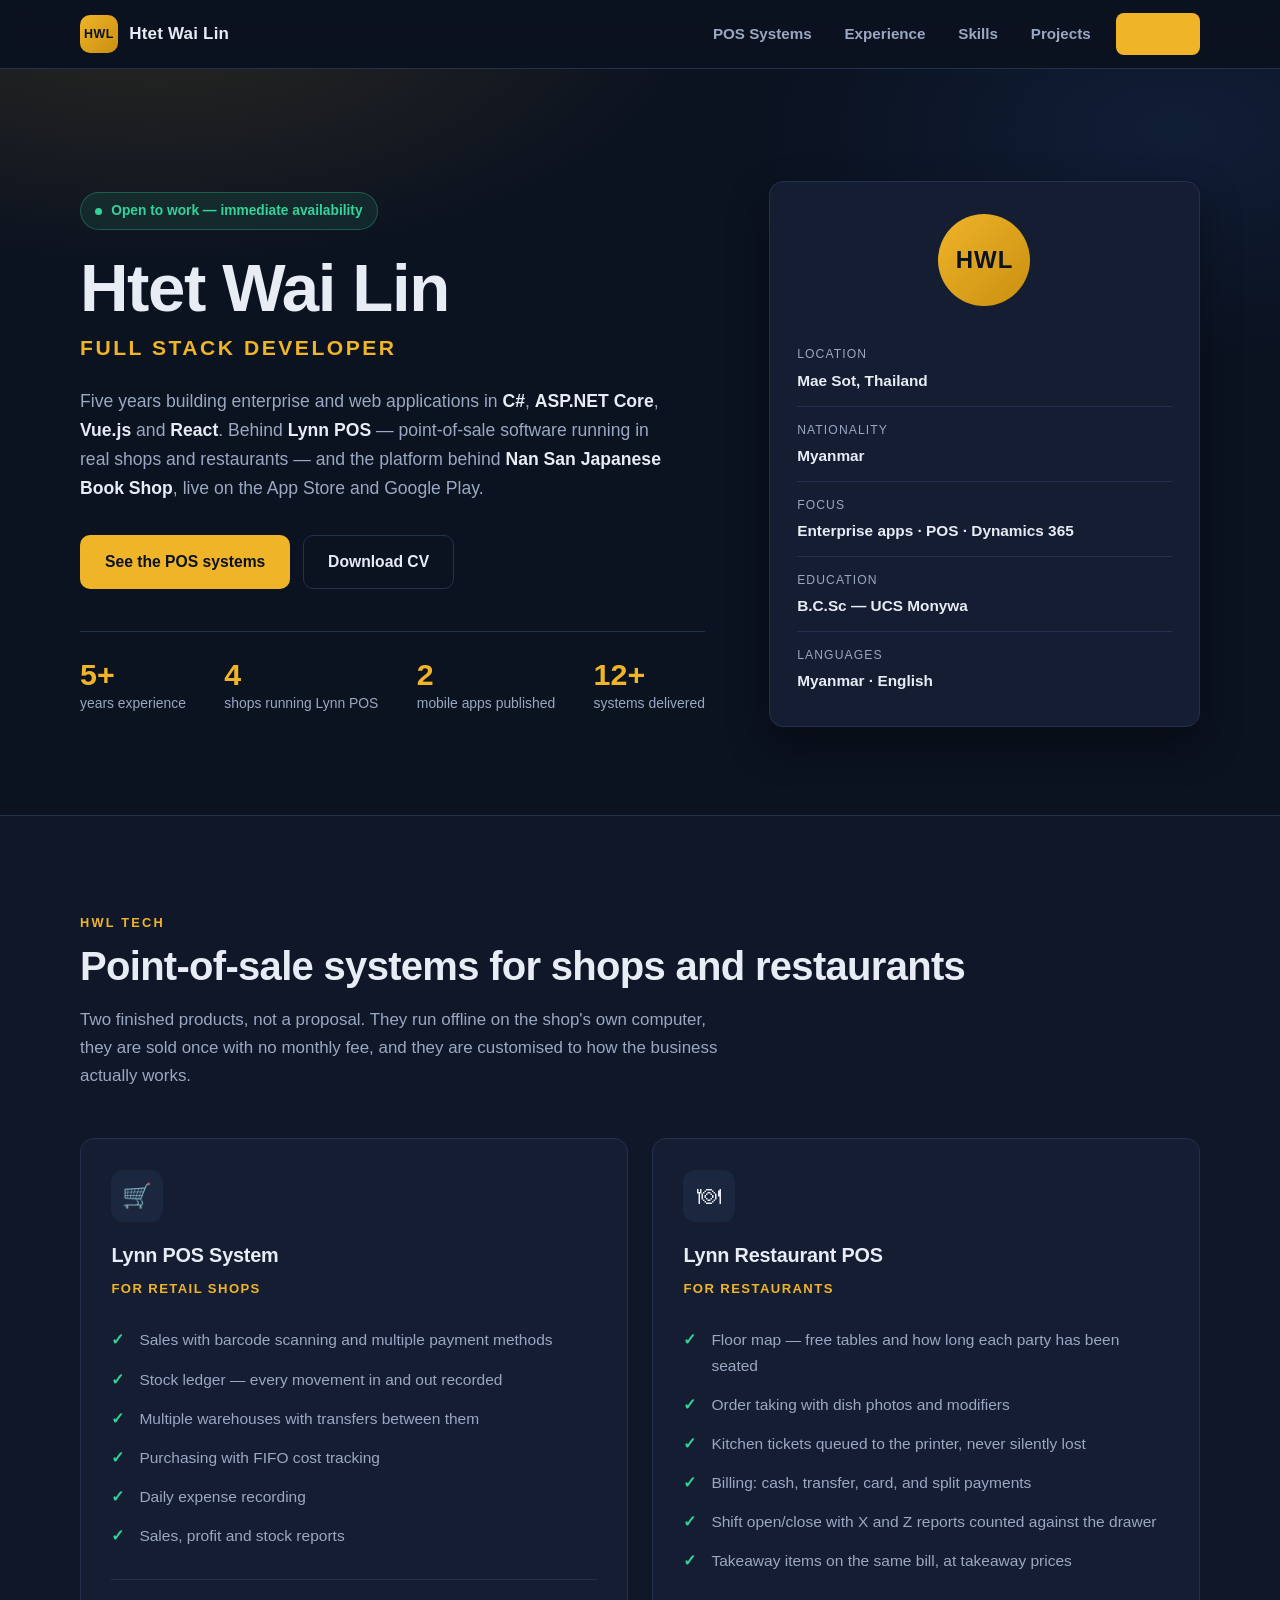
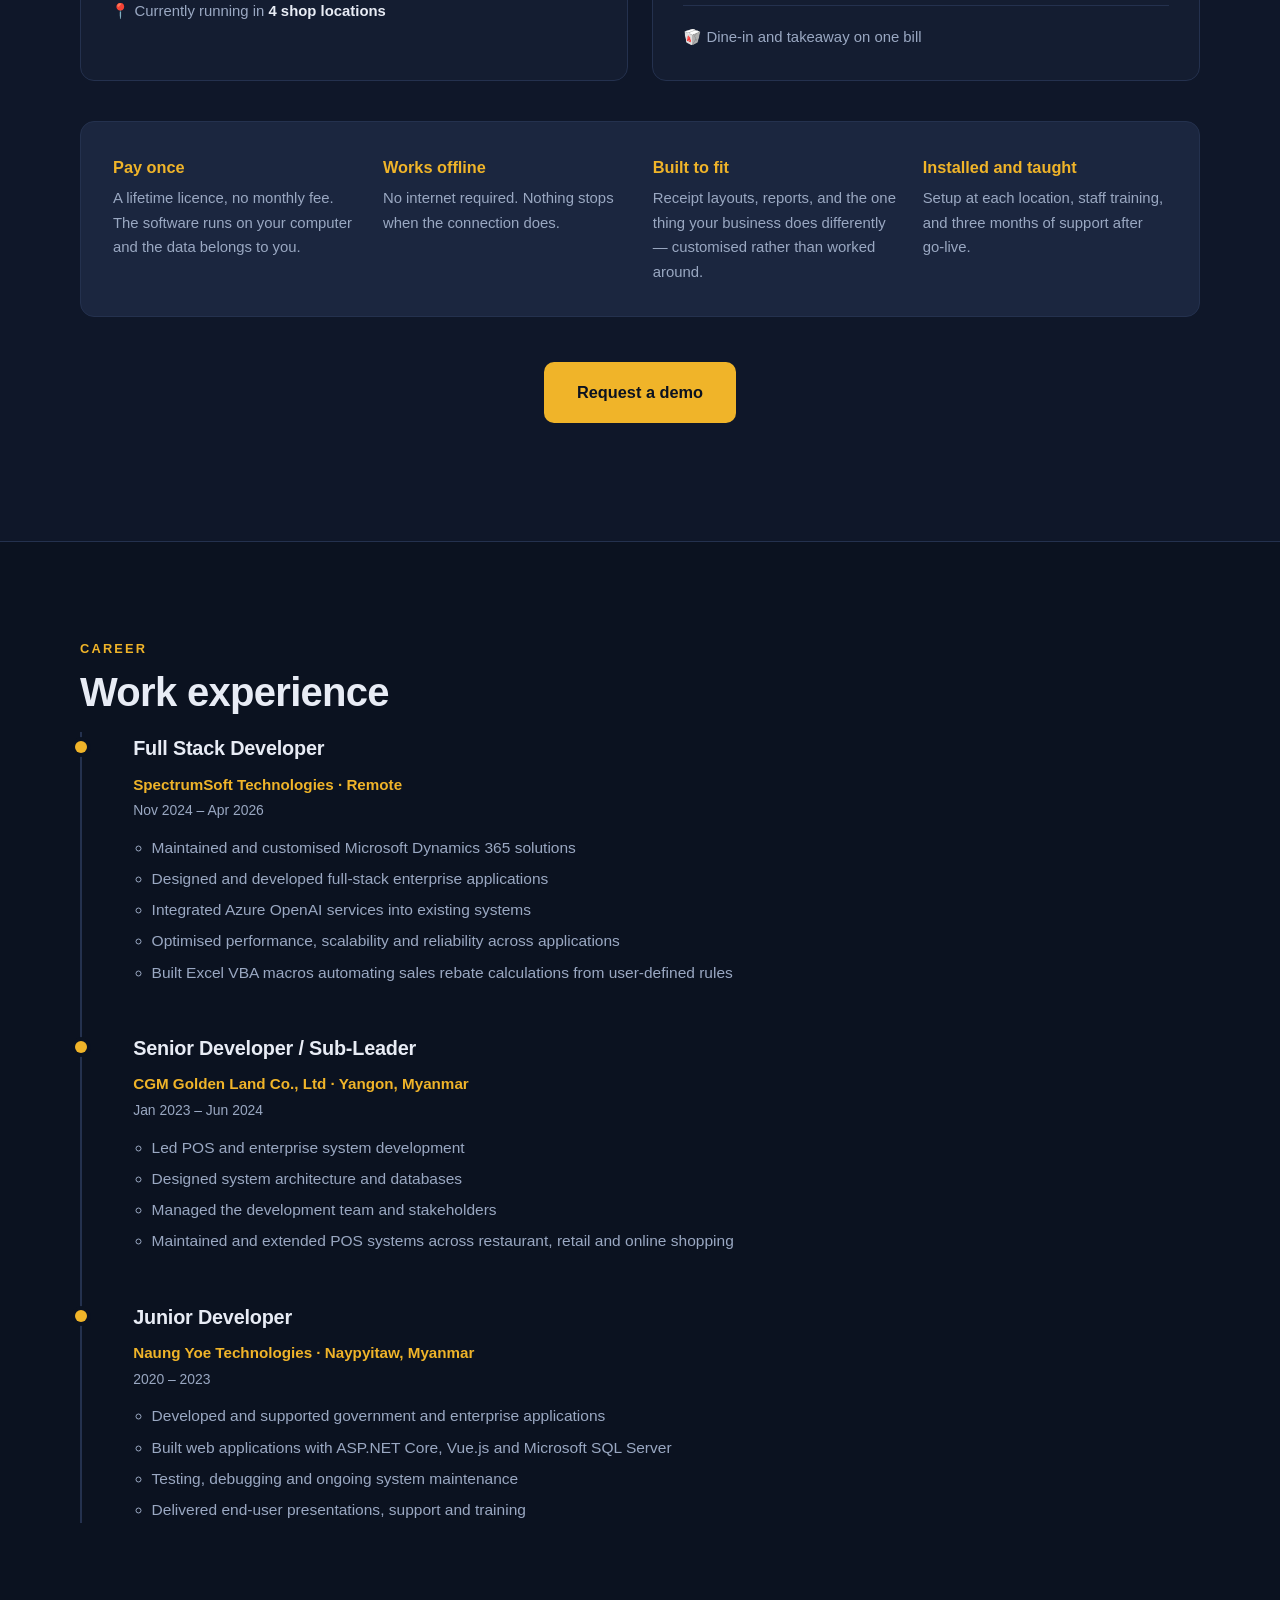
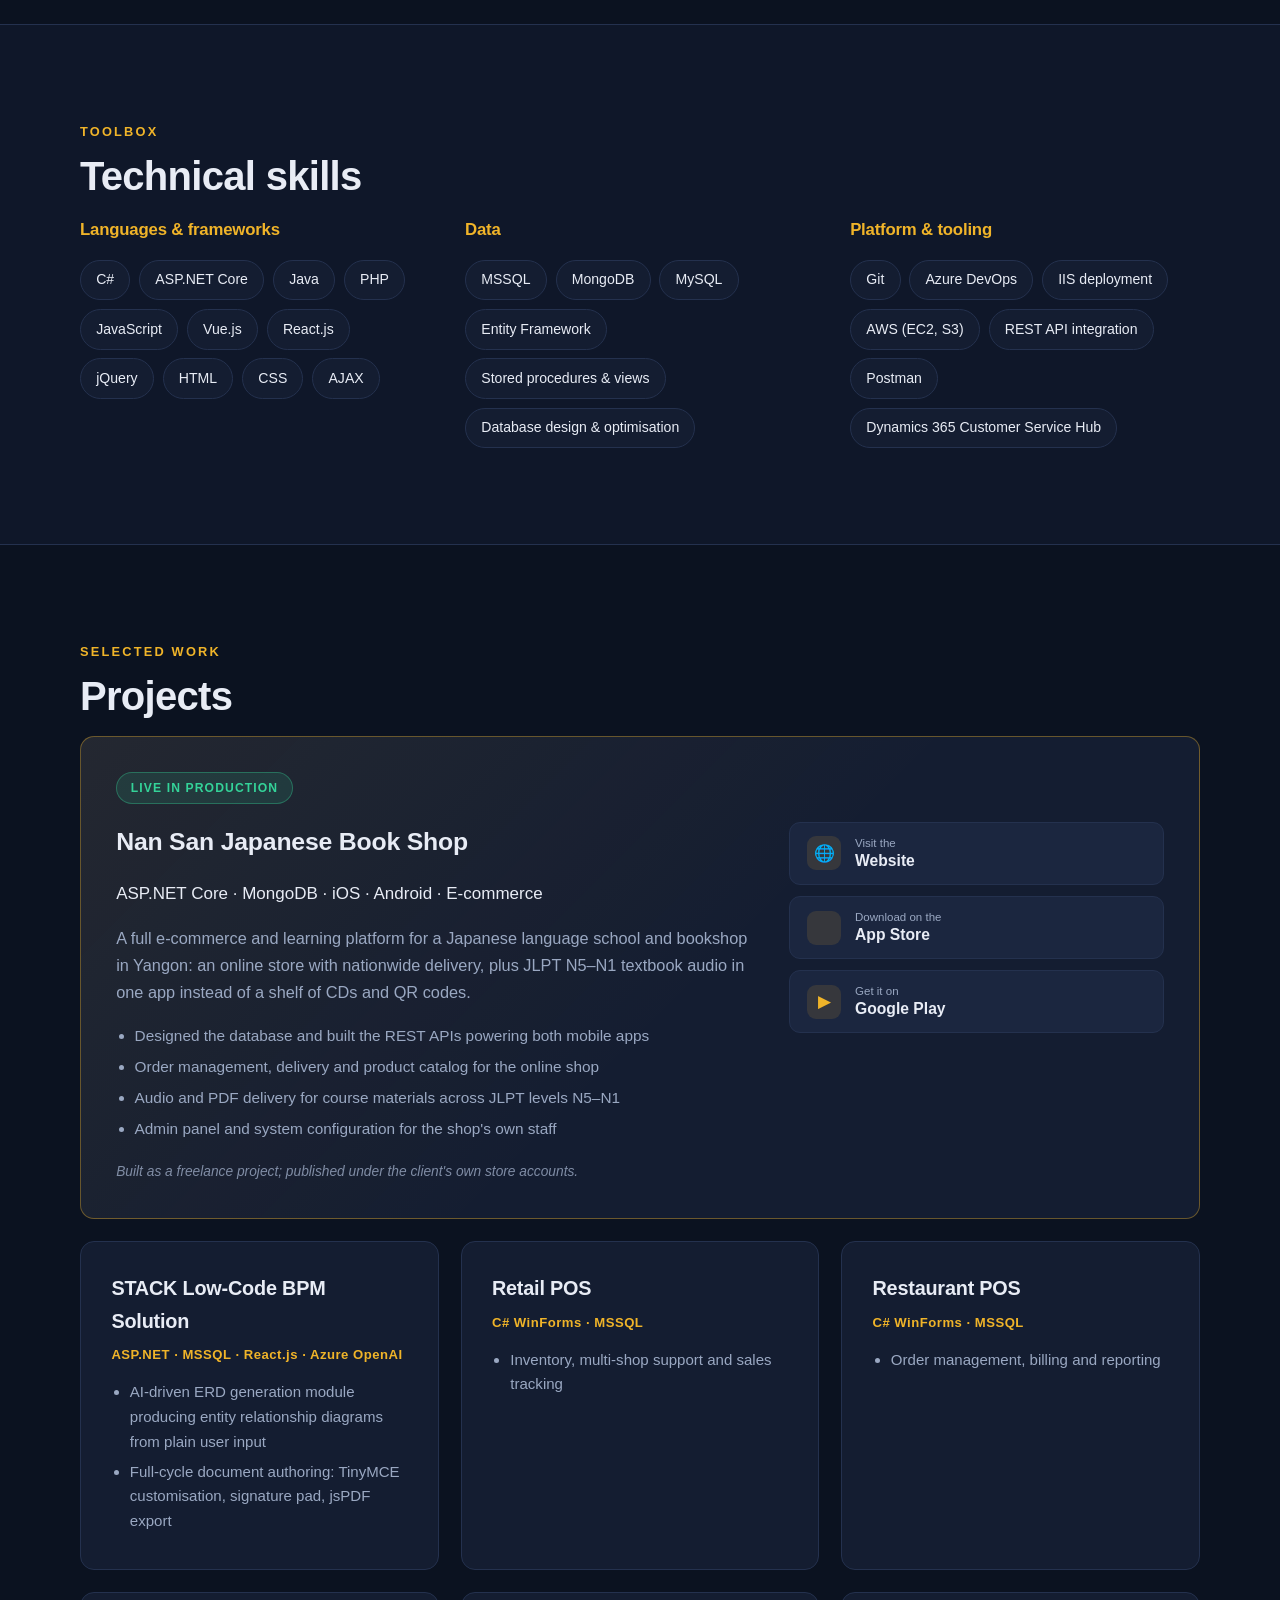
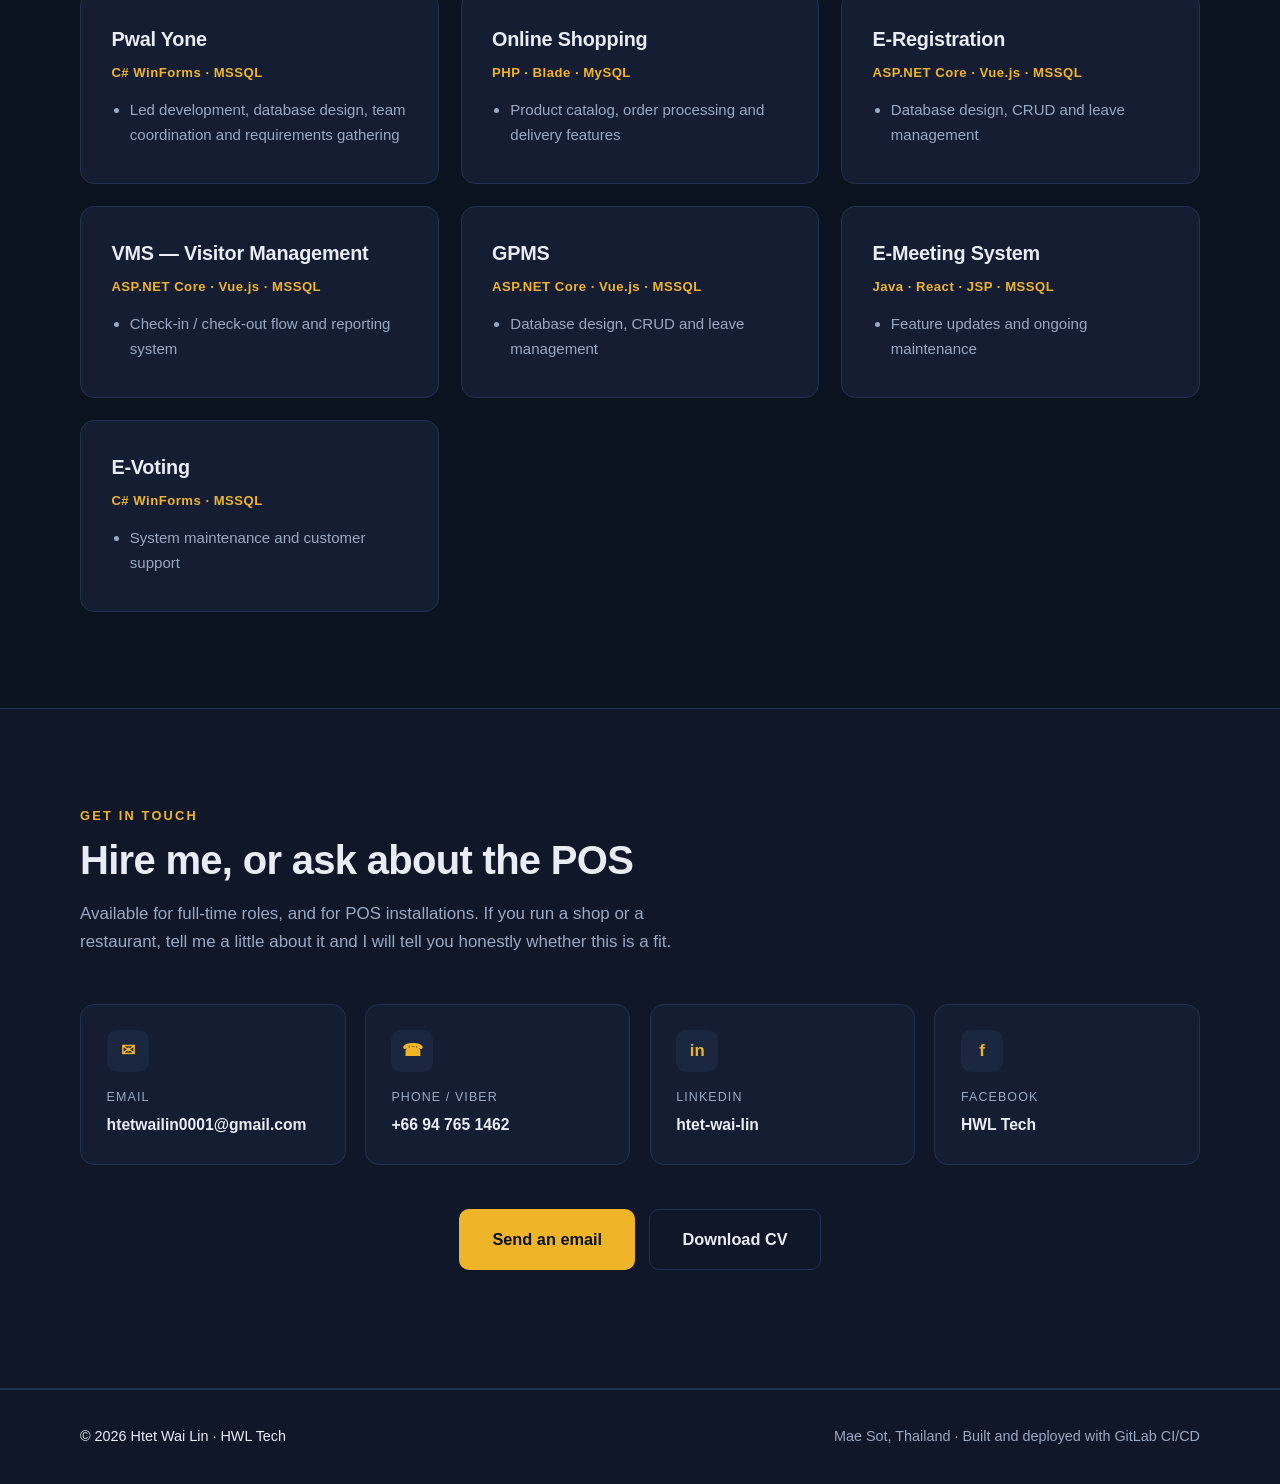
==== index.html @ 7314018a "Move site files to repository root GitHub Pages branch publisher serves the repo root and knows noth" ====
<!DOCTYPE html>
<html lang="en">
<head>
<meta charset="utf-8">
<meta name="viewport" content="width=device-width, initial-scale=1">
<title>Htet Wai Lin — Full Stack Developer &amp; POS Systems</title>
<meta name="description" content="Full Stack Developer with 5+ years building enterprise applications in C#, ASP.NET Core, Vue.js and React. Builder of Lynn POS — retail and restaurant point-of-sale systems — and the e-commerce platform behind Nan San Japanese Book Shop on iOS and Android.">
<meta name="author" content="Htet Wai Lin">

<meta property="og:type" content="website">
<meta property="og:title" content="Htet Wai Lin — Full Stack Developer &amp; POS Systems">
<meta property="og:description" content="5+ years building enterprise applications. POS systems in real shops, and an e-commerce platform live on the App Store and Google Play.">

<link rel="stylesheet" href="style.css">
<link rel="icon" href="data:image/svg+xml,<svg xmlns='http://www.w3.org/2000/svg' viewBox='0 0 100 100'><rect width='100' height='100' rx='22' fill='%230b1220'/><text y='69' x='50' text-anchor='middle' font-family='Segoe UI,sans-serif' font-size='46' font-weight='700' fill='%23f0b429'>H</text></svg>">
</head>
<body>

<a class="skip" href="#main">Skip to content</a>

<header class="nav" id="nav">
  <div class="wrap nav-inner">
    <a class="brand" href="#top">
      <span class="brand-mark">HWL</span>
      <span class="brand-text">Htet Wai Lin</span>
    </a>

    <button class="nav-toggle" id="navToggle" aria-expanded="false" aria-controls="navLinks" aria-label="Open menu">
      <span></span><span></span><span></span>
    </button>

    <nav class="nav-links" id="navLinks" aria-label="Main">
      <a href="#products">POS Systems</a>
      <a href="#experience">Experience</a>
      <a href="#skills">Skills</a>
      <a href="#projects">Projects</a>
      <a href="#contact" class="nav-cta">Contact</a>
    </nav>
  </div>
</header>

<main id="main">

<!-- ══════════════════════════ HERO ══════════════════════════ -->
<section class="hero" id="top">
  <div class="wrap hero-inner">
    <div class="hero-copy">
      <p class="badge"><span class="dot"></span> Open to work — immediate availability</p>
      <h1>Htet Wai Lin</h1>
      <p class="role">Full Stack Developer</p>
      <p class="lede">
        Five years building enterprise and web applications in <strong>C#</strong>,
        <strong>ASP.NET&nbsp;Core</strong>, <strong>Vue.js</strong> and <strong>React</strong>.
        Behind <strong>Lynn POS</strong> — point-of-sale software running in real shops and
        restaurants — and the platform behind <strong>Nan San Japanese Book Shop</strong>, live on
        the App Store and Google Play.
      </p>

      <div class="hero-actions">
        <a class="btn btn-primary" href="#products">See the POS systems</a>
        <a class="btn btn-ghost" href="Htet-Wai-Lin-CV.pdf" download>Download CV</a>
      </div>

      <ul class="hero-facts">
        <li><strong>5+</strong><span>years experience</span></li>
        <li><strong>4</strong><span>shops running Lynn POS</span></li>
        <li><strong>2</strong><span>mobile apps published</span></li>
        <li><strong>12+</strong><span>systems delivered</span></li>
      </ul>
    </div>

    <aside class="hero-card">
      <div class="avatar" aria-hidden="true">HWL</div>
      <dl class="facts">
        <div><dt>Location</dt><dd>Mae Sot, Thailand</dd></div>
        <div><dt>Nationality</dt><dd>Myanmar</dd></div>
        <div><dt>Focus</dt><dd>Enterprise apps · POS · Dynamics 365</dd></div>
        <div><dt>Education</dt><dd>B.C.Sc — UCS Monywa</dd></div>
        <div><dt>Languages</dt><dd>Myanmar · English</dd></div>
      </dl>
    </aside>
  </div>
</section>

<!-- ════════════════════════ PRODUCTS ════════════════════════ -->
<section class="section section-alt" id="products">
  <div class="wrap">
    <p class="eyebrow">HWL Tech</p>
    <h2>Point-of-sale systems for shops and restaurants</h2>
    <p class="section-lede">
      Two finished products, not a proposal. They run offline on the shop's own computer, they are
      sold once with no monthly fee, and they are customised to how the business actually works.
    </p>

    <div class="cards">
      <article class="card product">
        <div class="product-icon" aria-hidden="true">🛒</div>
        <h3>Lynn POS System</h3>
        <p class="product-for">For retail shops</p>
        <ul class="ticks">
          <li>Sales with barcode scanning and multiple payment methods</li>
          <li>Stock ledger — every movement in and out recorded</li>
          <li>Multiple warehouses with transfers between them</li>
          <li>Purchasing with FIFO cost tracking</li>
          <li>Daily expense recording</li>
          <li>Sales, profit and stock reports</li>
        </ul>
        <p class="proof">📍 Currently running in <strong>4 shop locations</strong></p>
      </article>

      <article class="card product">
        <div class="product-icon" aria-hidden="true">🍽</div>
        <h3>Lynn Restaurant POS</h3>
        <p class="product-for">For restaurants</p>
        <ul class="ticks">
          <li>Floor map — free tables and how long each party has been seated</li>
          <li>Order taking with dish photos and modifiers</li>
          <li>Kitchen tickets queued to the printer, never silently lost</li>
          <li>Billing: cash, transfer, card, and split payments</li>
          <li>Shift open/close with X and Z reports counted against the drawer</li>
          <li>Takeaway items on the same bill, at takeaway prices</li>
        </ul>
        <p class="proof">🥡 Dine-in and takeaway on one bill</p>
      </article>
    </div>

    <div class="strip">
      <div>
        <h4>Pay once</h4>
        <p>A lifetime licence, no monthly fee. The software runs on your computer and the data
           belongs to you.</p>
      </div>
      <div>
        <h4>Works offline</h4>
        <p>No internet required. Nothing stops when the connection does.</p>
      </div>
      <div>
        <h4>Built to fit</h4>
        <p>Receipt layouts, reports, and the one thing your business does differently — customised
           rather than worked around.</p>
      </div>
      <div>
        <h4>Installed and taught</h4>
        <p>Setup at each location, staff training, and three months of support after go-live.</p>
      </div>
    </div>

    <p class="center"><a class="btn btn-primary btn-lg" href="#contact">Request a demo</a></p>
  </div>
</section>

<!-- ═══════════════════════ EXPERIENCE ═══════════════════════ -->
<section class="section" id="experience">
  <div class="wrap">
    <p class="eyebrow">Career</p>
    <h2>Work experience</h2>

    <ol class="timeline">
      <li>
        <div class="tl-head">
          <h3>Full Stack Developer</h3>
          <p class="tl-meta">SpectrumSoft Technologies · Remote</p>
          <p class="tl-date">Nov 2024 – Apr 2026</p>
        </div>
        <ul>
          <li>Maintained and customised Microsoft Dynamics 365 solutions</li>
          <li>Designed and developed full-stack enterprise applications</li>
          <li>Integrated Azure OpenAI services into existing systems</li>
          <li>Optimised performance, scalability and reliability across applications</li>
          <li>Built Excel VBA macros automating sales rebate calculations from user-defined rules</li>
        </ul>
      </li>
      <li>
        <div class="tl-head">
          <h3>Senior Developer / Sub-Leader</h3>
          <p class="tl-meta">CGM Golden Land Co., Ltd · Yangon, Myanmar</p>
          <p class="tl-date">Jan 2023 – Jun 2024</p>
        </div>
        <ul>
          <li>Led POS and enterprise system development</li>
          <li>Designed system architecture and databases</li>
          <li>Managed the development team and stakeholders</li>
          <li>Maintained and extended POS systems across restaurant, retail and online shopping</li>
        </ul>
      </li>
      <li>
        <div class="tl-head">
          <h3>Junior Developer</h3>
          <p class="tl-meta">Naung Yoe Technologies · Naypyitaw, Myanmar</p>
          <p class="tl-date">2020 – 2023</p>
        </div>
        <ul>
          <li>Developed and supported government and enterprise applications</li>
          <li>Built web applications with ASP.NET Core, Vue.js and Microsoft SQL Server</li>
          <li>Testing, debugging and ongoing system maintenance</li>
          <li>Delivered end-user presentations, support and training</li>
        </ul>
      </li>
    </ol>
  </div>
</section>

<!-- ═════════════════════════ SKILLS ═════════════════════════ -->
<section class="section section-alt" id="skills">
  <div class="wrap">
    <p class="eyebrow">Toolbox</p>
    <h2>Technical skills</h2>

    <div class="skills">
      <div class="skill-group">
        <h3>Languages &amp; frameworks</h3>
        <ul class="chips">
          <li>C#</li><li>ASP.NET Core</li><li>Java</li><li>PHP</li><li>JavaScript</li>
          <li>Vue.js</li><li>React.js</li><li>jQuery</li><li>HTML</li><li>CSS</li><li>AJAX</li>
        </ul>
      </div>
      <div class="skill-group">
        <h3>Data</h3>
        <ul class="chips">
          <li>MSSQL</li><li>MongoDB</li><li>MySQL</li><li>Entity Framework</li>
          <li>Stored procedures &amp; views</li><li>Database design &amp; optimisation</li>
        </ul>
      </div>
      <div class="skill-group">
        <h3>Platform &amp; tooling</h3>
        <ul class="chips">
          <li>Git</li><li>Azure DevOps</li><li>IIS deployment</li><li>AWS (EC2, S3)</li>
          <li>REST API integration</li><li>Postman</li><li>Dynamics 365 Customer Service Hub</li>
        </ul>
      </div>
    </div>
  </div>
</section>

<!-- ════════════════════════ PROJECTS ════════════════════════ -->
<section class="section" id="projects">
  <div class="wrap">
    <p class="eyebrow">Selected work</p>
    <h2>Projects</h2>

    <!-- Featured: the only project a visitor can go and use right now, so it leads. -->
    <article class="card featured">
      <div class="featured-tag">Live in production</div>
      <div class="featured-body">
        <div>
          <h3>Nan San Japanese Book Shop</h3>
          <p class="tech">ASP.NET Core · MongoDB · iOS · Android · E-commerce</p>
          <p class="featured-lede">
            A full e-commerce and learning platform for a Japanese language school and bookshop in
            Yangon: an online store with nationwide delivery, plus JLPT N5–N1 textbook audio in one
            app instead of a shelf of CDs and QR codes.
          </p>
          <ul>
            <li>Designed the database and built the REST APIs powering both mobile apps</li>
            <li>Order management, delivery and product catalog for the online shop</li>
            <li>Audio and PDF delivery for course materials across JLPT levels N5–N1</li>
            <li>Admin panel and system configuration for the shop's own staff</li>
          </ul>
          <p class="featured-note">Built as a freelance project; published under the client's own store accounts.</p>
        </div>

        <div class="featured-links">
          <a class="store-btn" href="https://nansanjapanese.com/" target="_blank" rel="noopener">
            <span class="store-ic" aria-hidden="true">🌐</span>
            <span><small>Visit the</small><strong>Website</strong></span>
          </a>
          <a class="store-btn" href="https://apps.apple.com/app/id6761300746" target="_blank" rel="noopener">
            <span class="store-ic" aria-hidden="true"></span>
            <span><small>Download on the</small><strong>App Store</strong></span>
          </a>
          <a class="store-btn" href="https://play.google.com/store/apps/details?id=com.nansanjapanese.bookshop" target="_blank" rel="noopener">
            <span class="store-ic" aria-hidden="true">▶</span>
            <span><small>Get it on</small><strong>Google Play</strong></span>
          </a>
        </div>
      </div>
    </article>

    <div class="projects">
      <article class="card proj">
        <h3>STACK Low-Code BPM Solution</h3>
        <p class="tech">ASP.NET · MSSQL · React.js · Azure OpenAI</p>
        <ul>
          <li>AI-driven ERD generation module producing entity relationship diagrams from plain user input</li>
          <li>Full-cycle document authoring: TinyMCE customisation, signature pad, jsPDF export</li>
        </ul>
      </article>

      <article class="card proj">
        <h3>Retail POS</h3>
        <p class="tech">C# WinForms · MSSQL</p>
        <ul><li>Inventory, multi-shop support and sales tracking</li></ul>
      </article>

      <article class="card proj">
        <h3>Restaurant POS</h3>
        <p class="tech">C# WinForms · MSSQL</p>
        <ul><li>Order management, billing and reporting</li></ul>
      </article>

      <article class="card proj">
        <h3>Pwal Yone</h3>
        <p class="tech">C# WinForms · MSSQL</p>
        <ul><li>Led development, database design, team coordination and requirements gathering</li></ul>
      </article>

      <article class="card proj">
        <h3>Online Shopping</h3>
        <p class="tech">PHP · Blade · MySQL</p>
        <ul><li>Product catalog, order processing and delivery features</li></ul>
      </article>

      <article class="card proj">
        <h3>E-Registration</h3>
        <p class="tech">ASP.NET Core · Vue.js · MSSQL</p>
        <ul><li>Database design, CRUD and leave management</li></ul>
      </article>

      <article class="card proj">
        <h3>VMS — Visitor Management</h3>
        <p class="tech">ASP.NET Core · Vue.js · MSSQL</p>
        <ul><li>Check-in / check-out flow and reporting system</li></ul>
      </article>

      <article class="card proj">
        <h3>GPMS</h3>
        <p class="tech">ASP.NET Core · Vue.js · MSSQL</p>
        <ul><li>Database design, CRUD and leave management</li></ul>
      </article>

      <article class="card proj">
        <h3>E-Meeting System</h3>
        <p class="tech">Java · React · JSP · MSSQL</p>
        <ul><li>Feature updates and ongoing maintenance</li></ul>
      </article>

      <article class="card proj">
        <h3>E-Voting</h3>
        <p class="tech">C# WinForms · MSSQL</p>
        <ul><li>System maintenance and customer support</li></ul>
      </article>
    </div>
  </div>
</section>

<!-- ═════════════════════════ CONTACT ════════════════════════ -->
<section class="section section-alt" id="contact">
  <div class="wrap">
    <p class="eyebrow">Get in touch</p>
    <h2>Hire me, or ask about the POS</h2>
    <p class="section-lede">
      Available for full-time roles, and for POS installations. If you run a shop or a restaurant,
      tell me a little about it and I will tell you honestly whether this is a fit.
    </p>

    <div class="contact-grid">
      <a class="contact-card" href="mailto:htetwailin0001@gmail.com">
        <span class="ci" aria-hidden="true">✉</span>
        <span class="cl">Email</span>
        <span class="cv">htetwailin0001@gmail.com</span>
      </a>
      <a class="contact-card" href="tel:+66947651462">
        <span class="ci" aria-hidden="true">☎</span>
        <span class="cl">Phone / Viber</span>
        <span class="cv">+66 94 765 1462</span>
      </a>
      <a class="contact-card" href="https://www.linkedin.com/in/htet-wai-lin-59895a291" target="_blank" rel="noopener">
        <span class="ci" aria-hidden="true">in</span>
        <span class="cl">LinkedIn</span>
        <span class="cv">htet-wai-lin</span>
      </a>
      <a class="contact-card" href="https://www.facebook.com/hwltech" target="_blank" rel="noopener">
        <span class="ci" aria-hidden="true">f</span>
        <span class="cl">Facebook</span>
        <span class="cv">HWL Tech</span>
      </a>
    </div>

    <p class="center">
      <a class="btn btn-primary btn-lg" href="mailto:htetwailin0001@gmail.com?subject=Enquiry%20from%20your%20website">Send an email</a>
      <a class="btn btn-ghost btn-lg" href="Htet-Wai-Lin-CV.pdf" download>Download CV</a>
    </p>
  </div>
</section>

</main>

<footer class="footer">
  <div class="wrap footer-inner">
    <p>© <span id="year">2026</span> Htet Wai Lin · HWL Tech</p>
    <p class="muted">Mae Sot, Thailand · Built and deployed with GitLab CI/CD</p>
  </div>
</footer>

<script src="script.js"></script>
</body>
</html>
---- style.css ----
/* ============================================================================
   Htet Wai Lin — portfolio
   One stylesheet, no framework, no web fonts. Everything is a system font so
   the page paints on the first request even on a slow connection.
   ========================================================================= */

:root {
  --bg:        #0b1220;
  --bg-alt:    #0f1729;
  --surface:   #141d31;
  --surface-2: #1b263f;
  --line:      #24314e;
  --text:      #e8ecf5;
  --muted:     #9aa8c2;
  --accent:    #f0b429;
  --accent-dk: #c98f10;
  --ok:        #34d399;

  --radius: 14px;
  --wrap: 1120px;
  --shadow: 0 18px 40px rgba(0, 0, 0, .35);

  --font: "Segoe UI", -apple-system, BlinkMacSystemFont, Roboto, "Helvetica Neue", Arial, sans-serif;
}

* { box-sizing: border-box; }

html { scroll-behavior: smooth; scroll-padding-top: 84px; }

body {
  margin: 0;
  font-family: var(--font);
  font-size: 17px;
  line-height: 1.65;
  color: var(--text);
  background: var(--bg);
  -webkit-font-smoothing: antialiased;
}

img { max-width: 100%; height: auto; }

a { color: var(--accent); }

.wrap { width: min(100% - 2.5rem, var(--wrap)); margin-inline: auto; }

.center { text-align: center; margin-top: 2.5rem; }

.skip {
  position: absolute; left: -9999px;
  background: var(--accent); color: #101010; padding: .7rem 1.2rem; border-radius: 0 0 8px 0;
  font-weight: 600; z-index: 200;
}
.skip:focus { left: 0; top: 0; }

/* ─────────────────────────── nav ─────────────────────────── */

.nav {
  position: sticky; top: 0; z-index: 100;
  background: rgba(11, 18, 32, .82);
  backdrop-filter: blur(12px);
  border-bottom: 1px solid var(--line);
}

.nav-inner { display: flex; align-items: center; justify-content: space-between; height: 68px; }

.brand { display: flex; align-items: center; gap: .7rem; text-decoration: none; color: var(--text); }

.brand-mark {
  display: grid; place-items: center;
  width: 38px; height: 38px; border-radius: 10px;
  background: linear-gradient(135deg, var(--accent), var(--accent-dk));
  color: #0b1220; font-weight: 800; font-size: .78rem; letter-spacing: .5px;
}

.brand-text { font-weight: 650; letter-spacing: .2px; }

.nav-links { display: flex; align-items: center; gap: .35rem; }

.nav-links a {
  color: var(--muted); text-decoration: none;
  padding: .5rem .85rem; border-radius: 8px;
  font-size: .95rem; font-weight: 550;
  transition: color .15s, background .15s;
}
.nav-links a:hover { color: var(--text); background: var(--surface); }
.nav-links a.active { color: var(--accent); }

.nav-links .nav-cta {
  background: var(--accent); color: #0b1220; font-weight: 650; margin-left: .4rem;
}
.nav-links .nav-cta:hover { background: #ffc53d; color: #0b1220; }

.nav-toggle {
  display: none;
  flex-direction: column; gap: 5px; justify-content: center;
  width: 44px; height: 44px; padding: 0;
  background: none; border: 1px solid var(--line); border-radius: 10px; cursor: pointer;
}
.nav-toggle span { display: block; height: 2px; width: 20px; margin-inline: auto; background: var(--text); transition: .2s; }
.nav-toggle[aria-expanded="true"] span:nth-child(1) { transform: translateY(7px) rotate(45deg); }
.nav-toggle[aria-expanded="true"] span:nth-child(2) { opacity: 0; }
.nav-toggle[aria-expanded="true"] span:nth-child(3) { transform: translateY(-7px) rotate(-45deg); }

/* ─────────────────────────── hero ─────────────────────────── */

.hero {
  padding: clamp(3.5rem, 9vw, 7rem) 0 clamp(3rem, 7vw, 5.5rem);
  background:
    radial-gradient(900px 420px at 12% -8%, rgba(240, 180, 41, .13), transparent 62%),
    radial-gradient(700px 380px at 92% 8%, rgba(59, 130, 246, .10), transparent 60%);
}

.hero-inner { display: grid; grid-template-columns: 1.45fr 1fr; gap: clamp(2rem, 5vw, 4rem); align-items: center; }

.badge {
  display: inline-flex; align-items: center; gap: .55rem;
  margin: 0 0 1.4rem;
  padding: .4rem .9rem;
  background: rgba(52, 211, 153, .10);
  border: 1px solid rgba(52, 211, 153, .3);
  border-radius: 999px;
  font-size: .86rem; font-weight: 600; color: var(--ok);
}
.badge .dot { width: 7px; height: 7px; border-radius: 50%; background: var(--ok); }

h1 {
  margin: 0;
  font-size: clamp(2.6rem, 6.2vw, 4.2rem);
  line-height: 1.06; letter-spacing: -1.4px; font-weight: 750;
}

.role {
  margin: .5rem 0 1.3rem;
  font-size: clamp(1.05rem, 2.4vw, 1.32rem);
  font-weight: 600; letter-spacing: 2.5px; text-transform: uppercase;
  color: var(--accent);
}

.lede { margin: 0 0 2rem; font-size: 1.1rem; color: var(--muted); max-width: 60ch; }
.lede strong { color: var(--text); font-weight: 620; }

.hero-actions { display: flex; flex-wrap: wrap; gap: .8rem; margin-bottom: 2.6rem; }

.hero-facts {
  display: flex; flex-wrap: wrap; gap: 2.4rem;
  margin: 0; padding: 1.6rem 0 0; list-style: none;
  border-top: 1px solid var(--line);
}
.hero-facts li { display: flex; flex-direction: column; }
.hero-facts strong { font-size: 1.9rem; font-weight: 750; color: var(--accent); line-height: 1.15; }
.hero-facts span { font-size: .87rem; color: var(--muted); }

.hero-card {
  background: var(--surface);
  border: 1px solid var(--line);
  border-radius: var(--radius);
  padding: 2rem 1.7rem;
  box-shadow: var(--shadow);
}

.avatar {
  display: grid; place-items: center;
  width: 92px; height: 92px; margin: 0 auto 1.6rem;
  border-radius: 50%;
  background: linear-gradient(135deg, var(--accent), var(--accent-dk));
  color: #0b1220; font-size: 1.5rem; font-weight: 800; letter-spacing: 1px;
}

.facts { margin: 0; }
.facts > div { padding: .8rem 0; border-bottom: 1px solid var(--line); }
.facts > div:last-child { border-bottom: 0; padding-bottom: 0; }
.facts dt { font-size: .76rem; text-transform: uppercase; letter-spacing: 1.1px; color: var(--muted); }
.facts dd { margin: .2rem 0 0; font-size: .96rem; font-weight: 550; }

/* ─────────────────────────── buttons ─────────────────────── */

.btn {
  display: inline-block;
  padding: .82rem 1.5rem;
  border-radius: 10px;
  font-weight: 640; font-size: .98rem;
  text-decoration: none;
  border: 1px solid transparent;
  transition: transform .12s, background .15s, border-color .15s;
}
.btn:hover { transform: translateY(-2px); }
.btn:active { transform: translateY(0); }

.btn-primary { background: var(--accent); color: #0b1220; }
.btn-primary:hover { background: #ffc53d; }

.btn-ghost { background: transparent; color: var(--text); border-color: var(--line); }
.btn-ghost:hover { border-color: var(--accent); color: var(--accent); }

.btn-lg { padding: 1rem 2rem; font-size: 1.02rem; margin: .3rem; }

/* ─────────────────────────── sections ────────────────────── */

.section { padding: clamp(3.5rem, 8vw, 6rem) 0; }
.section-alt { background: var(--bg-alt); border-block: 1px solid var(--line); }

.eyebrow {
  margin: 0 0 .6rem;
  font-size: .8rem; font-weight: 700; letter-spacing: 2.2px; text-transform: uppercase;
  color: var(--accent);
}

h2 {
  margin: 0 0 1rem;
  font-size: clamp(1.75rem, 4vw, 2.5rem);
  letter-spacing: -.7px; font-weight: 700; line-height: 1.2;
}

.section-lede { margin: 0 0 3rem; font-size: 1.06rem; color: var(--muted); max-width: 68ch; }

h3 { margin: 0 0 .4rem; font-size: 1.24rem; font-weight: 660; letter-spacing: -.2px; }

/* ─────────────────────────── cards ───────────────────────── */

.card {
  background: var(--surface);
  border: 1px solid var(--line);
  border-radius: var(--radius);
  padding: 1.9rem;
  transition: border-color .18s, transform .18s;
}
.card:hover { border-color: #33456d; transform: translateY(-3px); }

.cards { display: grid; grid-template-columns: repeat(auto-fit, minmax(340px, 1fr)); gap: 1.5rem; }

.product-icon {
  display: grid; place-items: center;
  width: 52px; height: 52px; margin-bottom: 1.1rem;
  border-radius: 12px; background: var(--surface-2); font-size: 1.5rem;
}

.product-for {
  margin: 0 0 1.3rem;
  font-size: .82rem; font-weight: 650; letter-spacing: 1.4px; text-transform: uppercase;
  color: var(--accent);
}

.ticks { margin: 0; padding: 0; list-style: none; }
.ticks li {
  position: relative;
  padding: .42rem 0 .42rem 1.75rem;
  font-size: .97rem; color: var(--muted);
}
.ticks li::before {
  content: "✓";
  position: absolute; left: 0; top: .42rem;
  color: var(--ok); font-weight: 700;
}

.proof {
  margin: 1.5rem 0 0; padding-top: 1.2rem;
  border-top: 1px solid var(--line);
  font-size: .93rem; color: var(--muted);
}
.proof strong { color: var(--text); }

.strip {
  display: grid; grid-template-columns: repeat(auto-fit, minmax(230px, 1fr)); gap: 1.6rem;
  margin-top: 2.5rem; padding: 2rem;
  background: var(--surface-2); border: 1px solid var(--line); border-radius: var(--radius);
}
.strip h4 { margin: 0 0 .35rem; font-size: 1.02rem; font-weight: 650; color: var(--accent); }
.strip p  { margin: 0; font-size: .93rem; color: var(--muted); }

/* ─────────────────────────── timeline ────────────────────── */

.timeline { margin: 0; padding: 0 0 0 1.9rem; list-style: none; border-left: 2px solid var(--line); }

.timeline > li { position: relative; padding: 0 0 2.6rem 1.3rem; }
.timeline > li:last-child { padding-bottom: 0; }

.timeline > li::before {
  content: "";
  position: absolute; left: calc(-1.9rem - 7px); top: .55rem;
  width: 12px; height: 12px; border-radius: 50%;
  background: var(--accent); box-shadow: 0 0 0 4px var(--bg);
}

.tl-head { margin-bottom: .8rem; }
.tl-meta { margin: 0; font-size: .95rem; color: var(--accent); font-weight: 550; }
.tl-date { margin: .15rem 0 0; font-size: .87rem; color: var(--muted); }

.timeline ul { margin: 0; padding-left: 1.15rem; }
.timeline ul li { margin: .35rem 0; font-size: .97rem; color: var(--muted); }

/* ─────────────────────────── skills ──────────────────────── */

.skills { display: grid; grid-template-columns: repeat(auto-fit, minmax(300px, 1fr)); gap: 2.2rem; }
.skill-group h3 { margin-bottom: 1rem; font-size: 1.05rem; color: var(--accent); }

.chips { display: flex; flex-wrap: wrap; gap: .55rem; margin: 0; padding: 0; list-style: none; }
.chips li {
  padding: .48rem .95rem;
  background: var(--surface); border: 1px solid var(--line); border-radius: 999px;
  font-size: .88rem; color: var(--text);
}

/* ─────────────────────────── projects ────────────────────── */

/* Featured project — the one a visitor can go and use right now, so it gets the
   accent border and the full width rather than a slot in the grid. */
.featured {
  position: relative;
  margin-bottom: 1.35rem;
  padding: 2.2rem;
  border-color: rgba(240, 180, 41, .38);
  background:
    linear-gradient(135deg, rgba(240, 180, 41, .07), transparent 55%),
    var(--surface);
}
.featured:hover { border-color: var(--accent); }

.featured-tag {
  display: inline-block;
  margin-bottom: 1.1rem;
  padding: .32rem .85rem;
  background: rgba(52, 211, 153, .12);
  border: 1px solid rgba(52, 211, 153, .35);
  border-radius: 999px;
  font-size: .76rem; font-weight: 700; letter-spacing: 1.1px; text-transform: uppercase;
  color: var(--ok);
}

.featured-body { display: grid; grid-template-columns: 1.7fr 1fr; gap: 2.2rem; align-items: start; }

.featured h3 { font-size: 1.55rem; }
.featured-lede { margin: 0 0 1.1rem; color: var(--muted); font-size: 1.02rem; }
.featured ul { margin: 0; padding-left: 1.15rem; }
.featured ul li { margin: .35rem 0; font-size: .96rem; color: var(--muted); }

.featured-note {
  margin: 1.2rem 0 0;
  font-size: .86rem; font-style: italic; color: var(--muted); opacity: .8;
}

.featured-links { display: grid; gap: .7rem; }

.store-btn {
  display: flex; align-items: center; gap: .85rem;
  padding: .8rem 1.1rem;
  background: var(--surface-2); border: 1px solid var(--line); border-radius: 11px;
  text-decoration: none; color: var(--text);
  transition: border-color .18s, transform .18s, background .18s;
}
.store-btn:hover { border-color: var(--accent); background: #22304e; transform: translateY(-2px); }

.store-ic {
  display: grid; place-items: center;
  width: 34px; height: 34px; flex: 0 0 34px;
  border-radius: 9px; background: rgba(240, 180, 41, .12);
  font-size: 1.05rem; color: var(--accent);
}
.store-btn small { display: block; font-size: .72rem; color: var(--muted); line-height: 1.3; }
.store-btn strong { display: block; font-size: .98rem; font-weight: 650; line-height: 1.3; }

.projects { display: grid; grid-template-columns: repeat(auto-fill, minmax(320px, 1fr)); gap: 1.35rem; }

.proj .tech {
  margin: 0 0 .9rem;
  font-size: .82rem; font-weight: 600; letter-spacing: .5px;
  color: var(--accent);
}
.proj ul { margin: 0; padding-left: 1.15rem; }
.proj ul li { margin: .3rem 0; font-size: .94rem; color: var(--muted); }

/* ─────────────────────────── contact ─────────────────────── */

.contact-grid { display: grid; grid-template-columns: repeat(auto-fit, minmax(250px, 1fr)); gap: 1.2rem; }

.contact-card {
  display: grid; gap: .25rem;
  padding: 1.6rem;
  background: var(--surface); border: 1px solid var(--line); border-radius: var(--radius);
  text-decoration: none; color: var(--text);
  transition: border-color .18s, transform .18s;
}
.contact-card:hover { border-color: var(--accent); transform: translateY(-3px); }

.contact-card .ci {
  display: grid; place-items: center;
  width: 42px; height: 42px; margin-bottom: .7rem;
  border-radius: 10px; background: var(--surface-2);
  font-size: 1.05rem; font-weight: 700; color: var(--accent);
}
.contact-card .cl { font-size: .78rem; text-transform: uppercase; letter-spacing: 1.1px; color: var(--muted); }
.contact-card .cv { font-size: .98rem; font-weight: 550; word-break: break-word; }

/* ─────────────────────────── footer ──────────────────────── */

.footer { padding: 2.2rem 0; border-top: 1px solid var(--line); background: var(--bg-alt); }
.footer-inner { display: flex; flex-wrap: wrap; gap: .6rem; justify-content: space-between; align-items: center; }
.footer p { margin: 0; font-size: .9rem; }
.footer .muted { color: var(--muted); }

/* ─────────────────────────── responsive ──────────────────── */

@media (max-width: 900px) {
  .featured-body { grid-template-columns: 1fr; gap: 1.6rem; }
  .featured { padding: 1.6rem; }

  .hero-inner { grid-template-columns: 1fr; }
  .hero-card { order: -1; max-width: 420px; }

  .nav-toggle { display: flex; }

  .nav-links {
    position: absolute; inset: 68px 0 auto 0;
    display: none; flex-direction: column; align-items: stretch; gap: 0;
    padding: .6rem 1.25rem 1.1rem;
    background: var(--bg); border-bottom: 1px solid var(--line);
  }
  .nav-links.open { display: flex; }
  .nav-links a { padding: .85rem .6rem; }
  .nav-links .nav-cta { margin: .5rem 0 0; text-align: center; }
}

@media (max-width: 560px) {
  body { font-size: 16px; }
  .hero-facts { gap: 1.5rem; }
  .hero-facts strong { font-size: 1.55rem; }
  .card, .strip { padding: 1.4rem; }
  .btn, .btn-lg { display: block; text-align: center; }
  .hero-actions { flex-direction: column; }
  .hero-actions .btn { width: 100%; }
}

/* Users who ask for less motion get none of it. */
@media (prefers-reduced-motion: reduce) {
  html { scroll-behavior: auto; }
  * { transition: none !important; }
  .btn:hover, .card:hover, .contact-card:hover { transform: none; }
}

/* ─────────────────────────── print ───────────────────────── */

@media print {
  .nav, .hero-actions, .footer, .skip, .center { display: none; }
  body { background: #fff; color: #000; font-size: 11pt; }
  .section, .hero { padding: 1rem 0; }
  .card, .hero-card, .contact-card, .strip { border: 1px solid #999; box-shadow: none; }
  .lede, .section-lede, .ticks li, .timeline ul li, .proj ul li, .facts dd { color: #222; }
  h1, h2, h3, .eyebrow, .role, .tl-meta, .proj .tech, .strip h4 { color: #000; }
  a { color: #000; text-decoration: underline; }
}
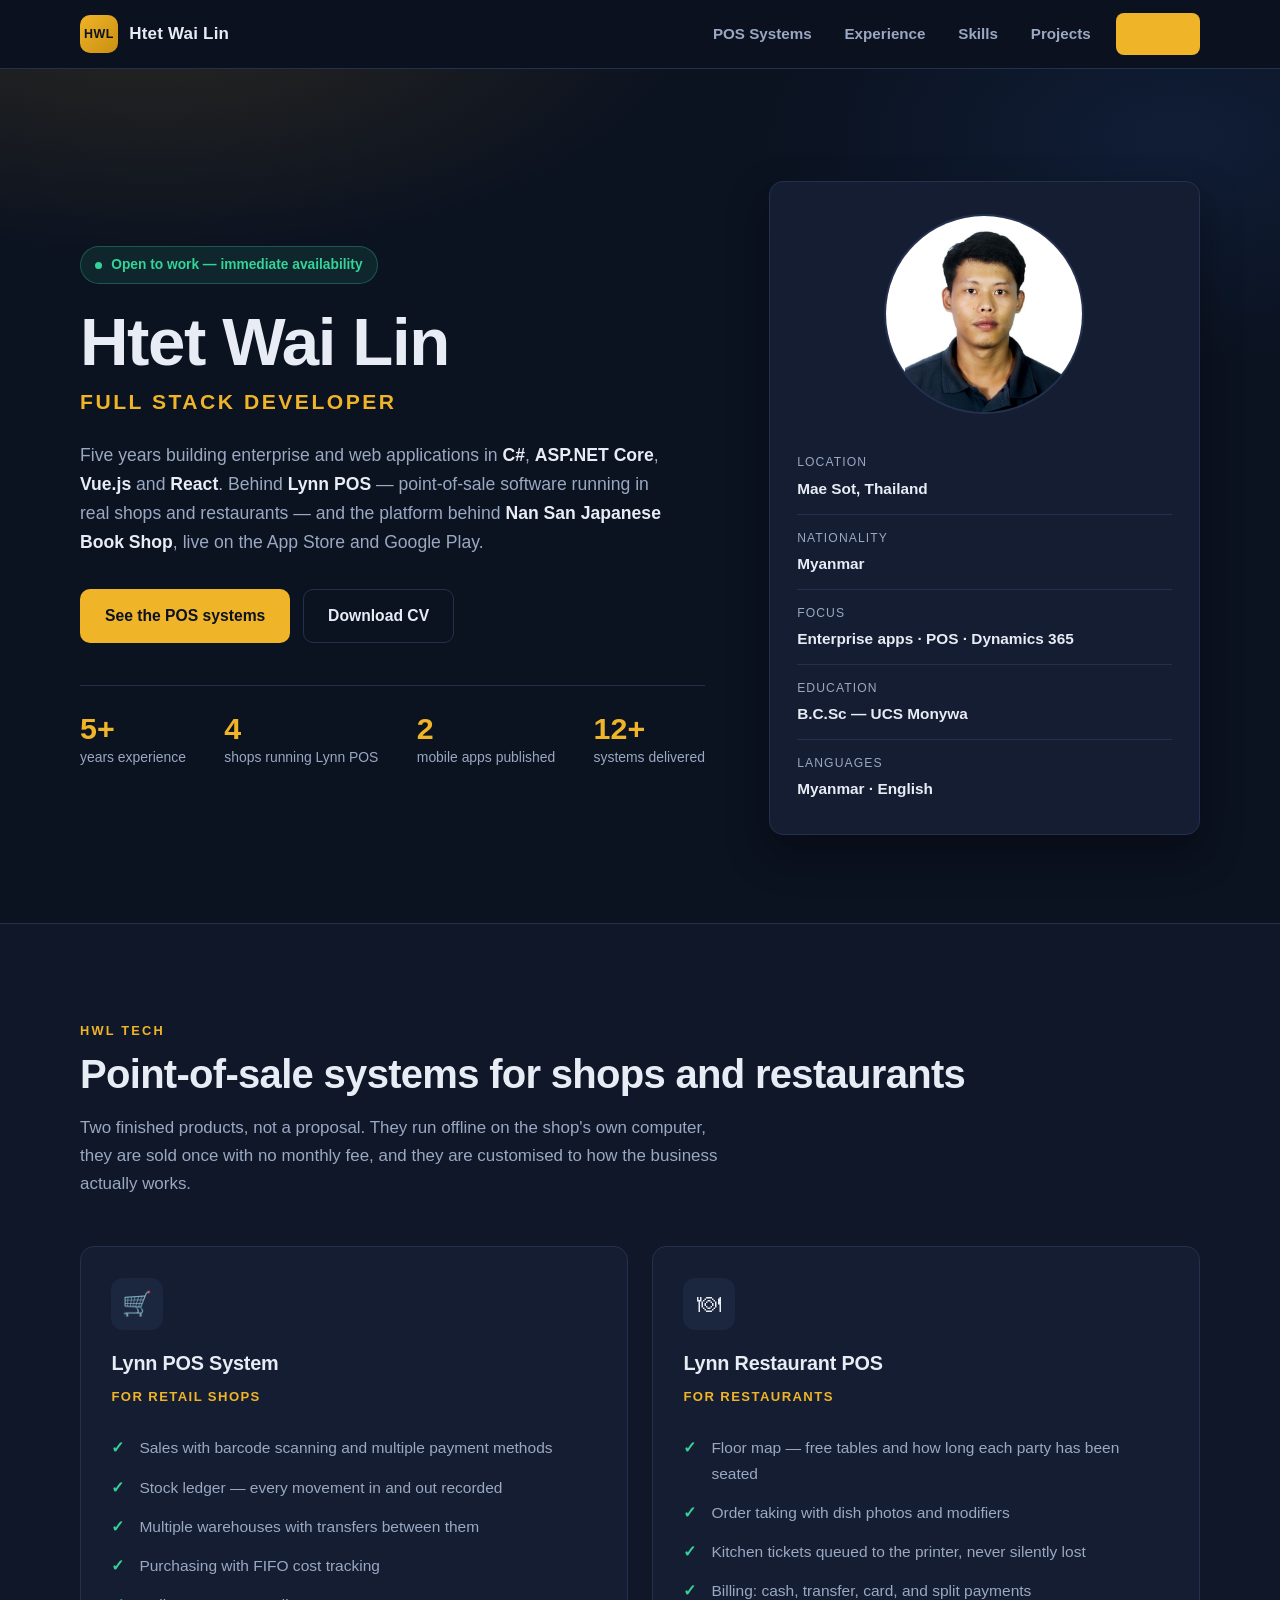
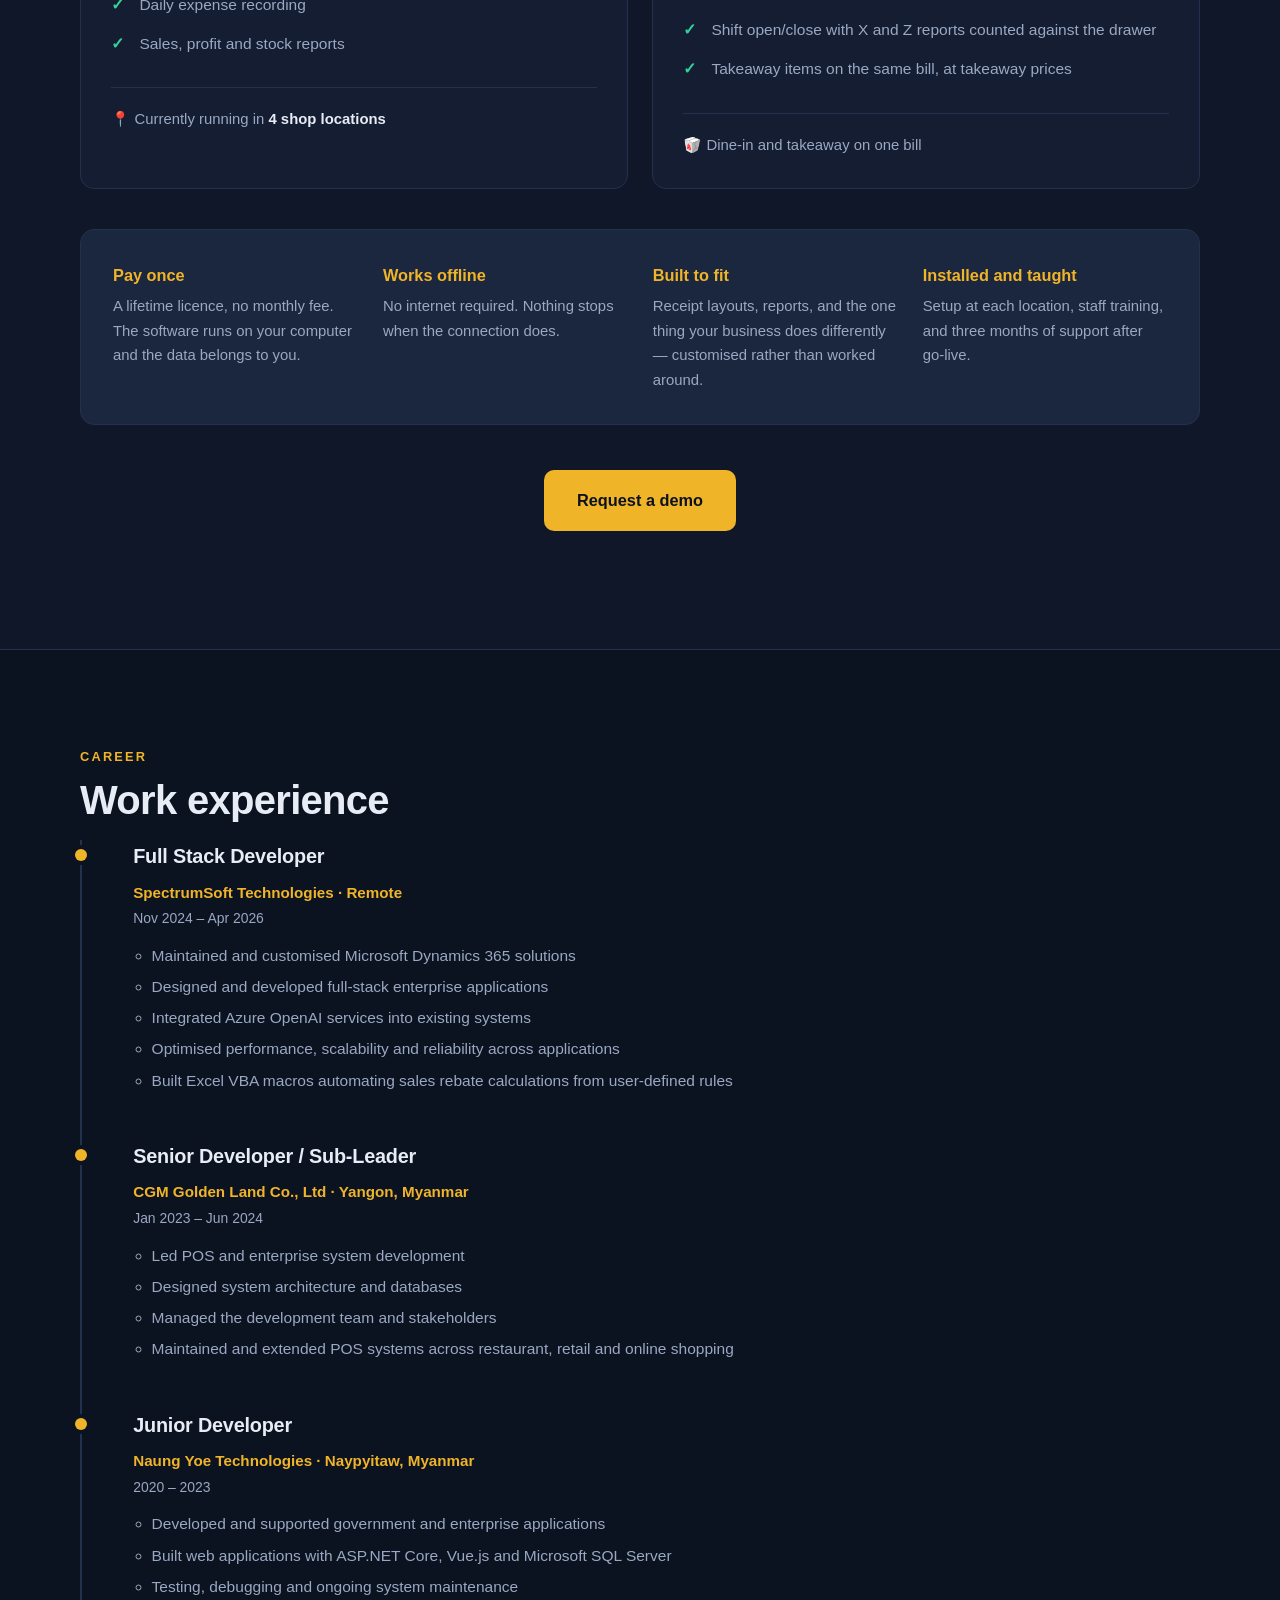
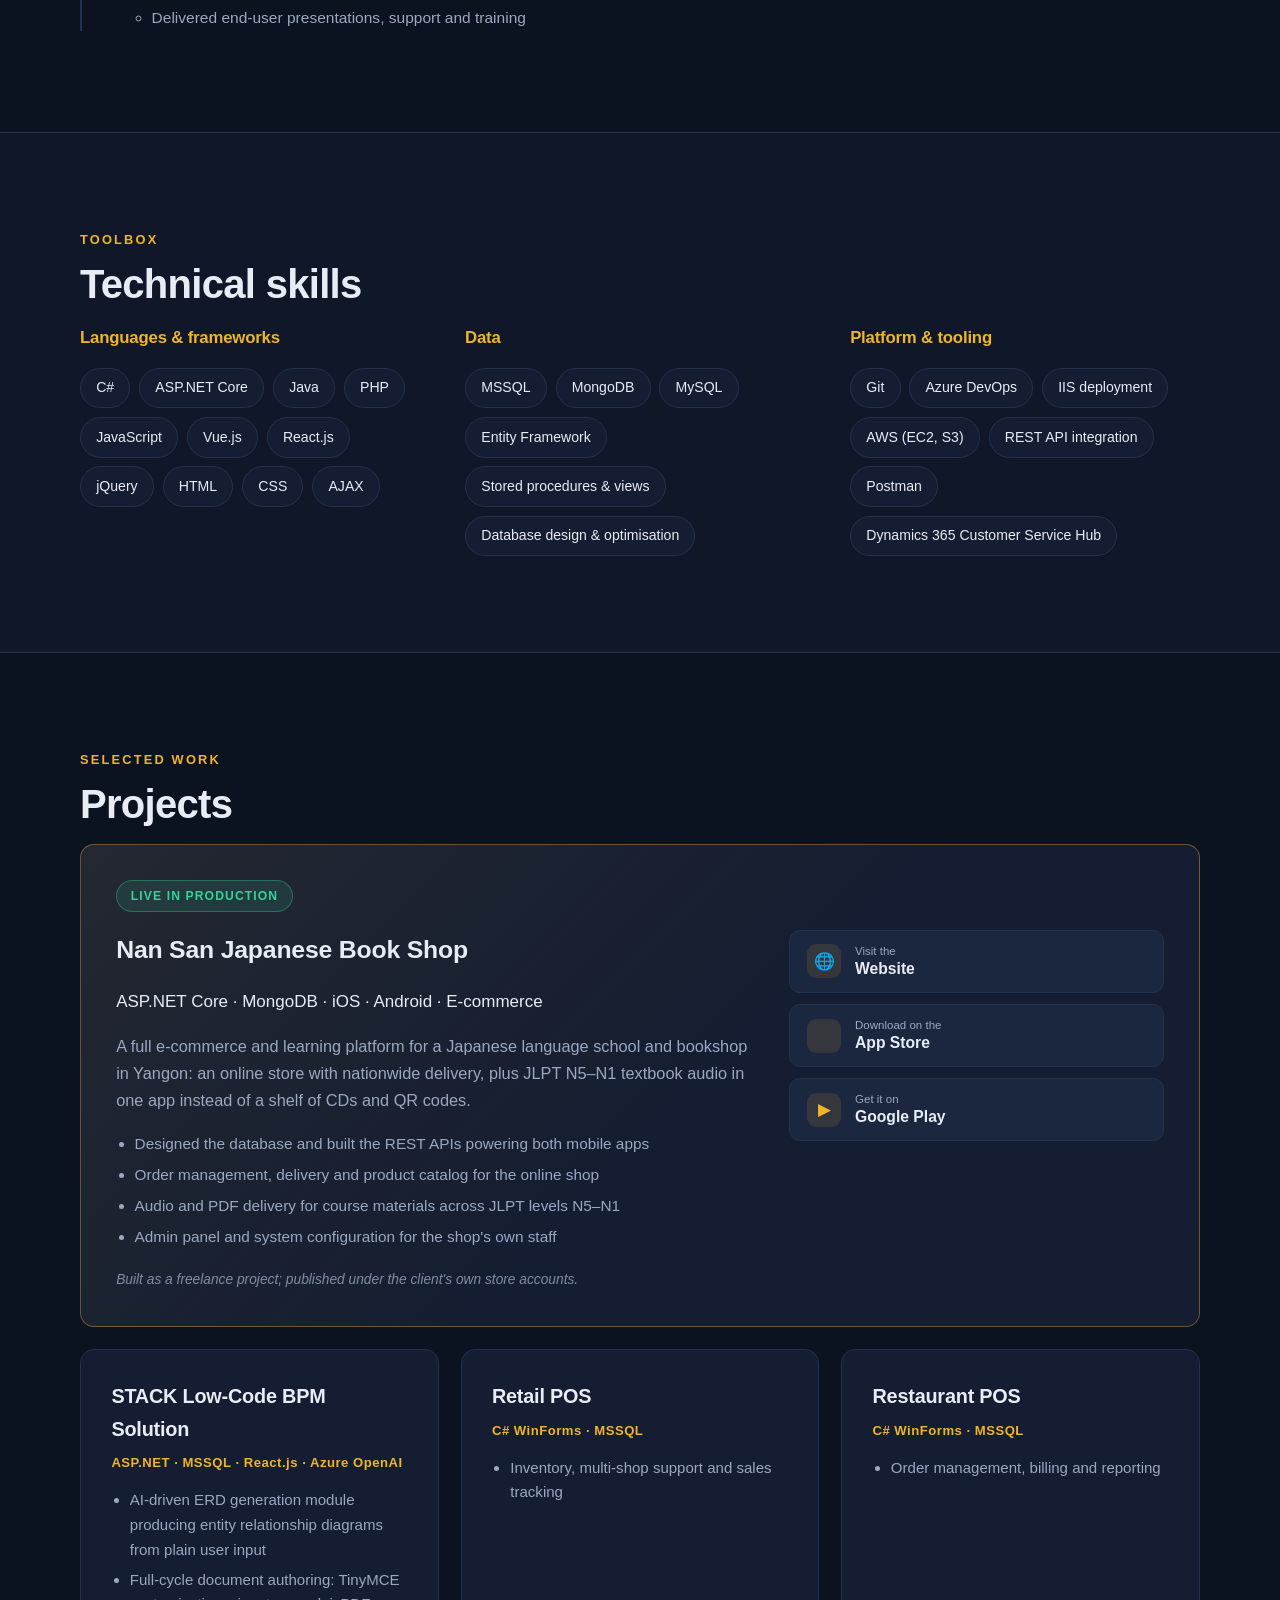
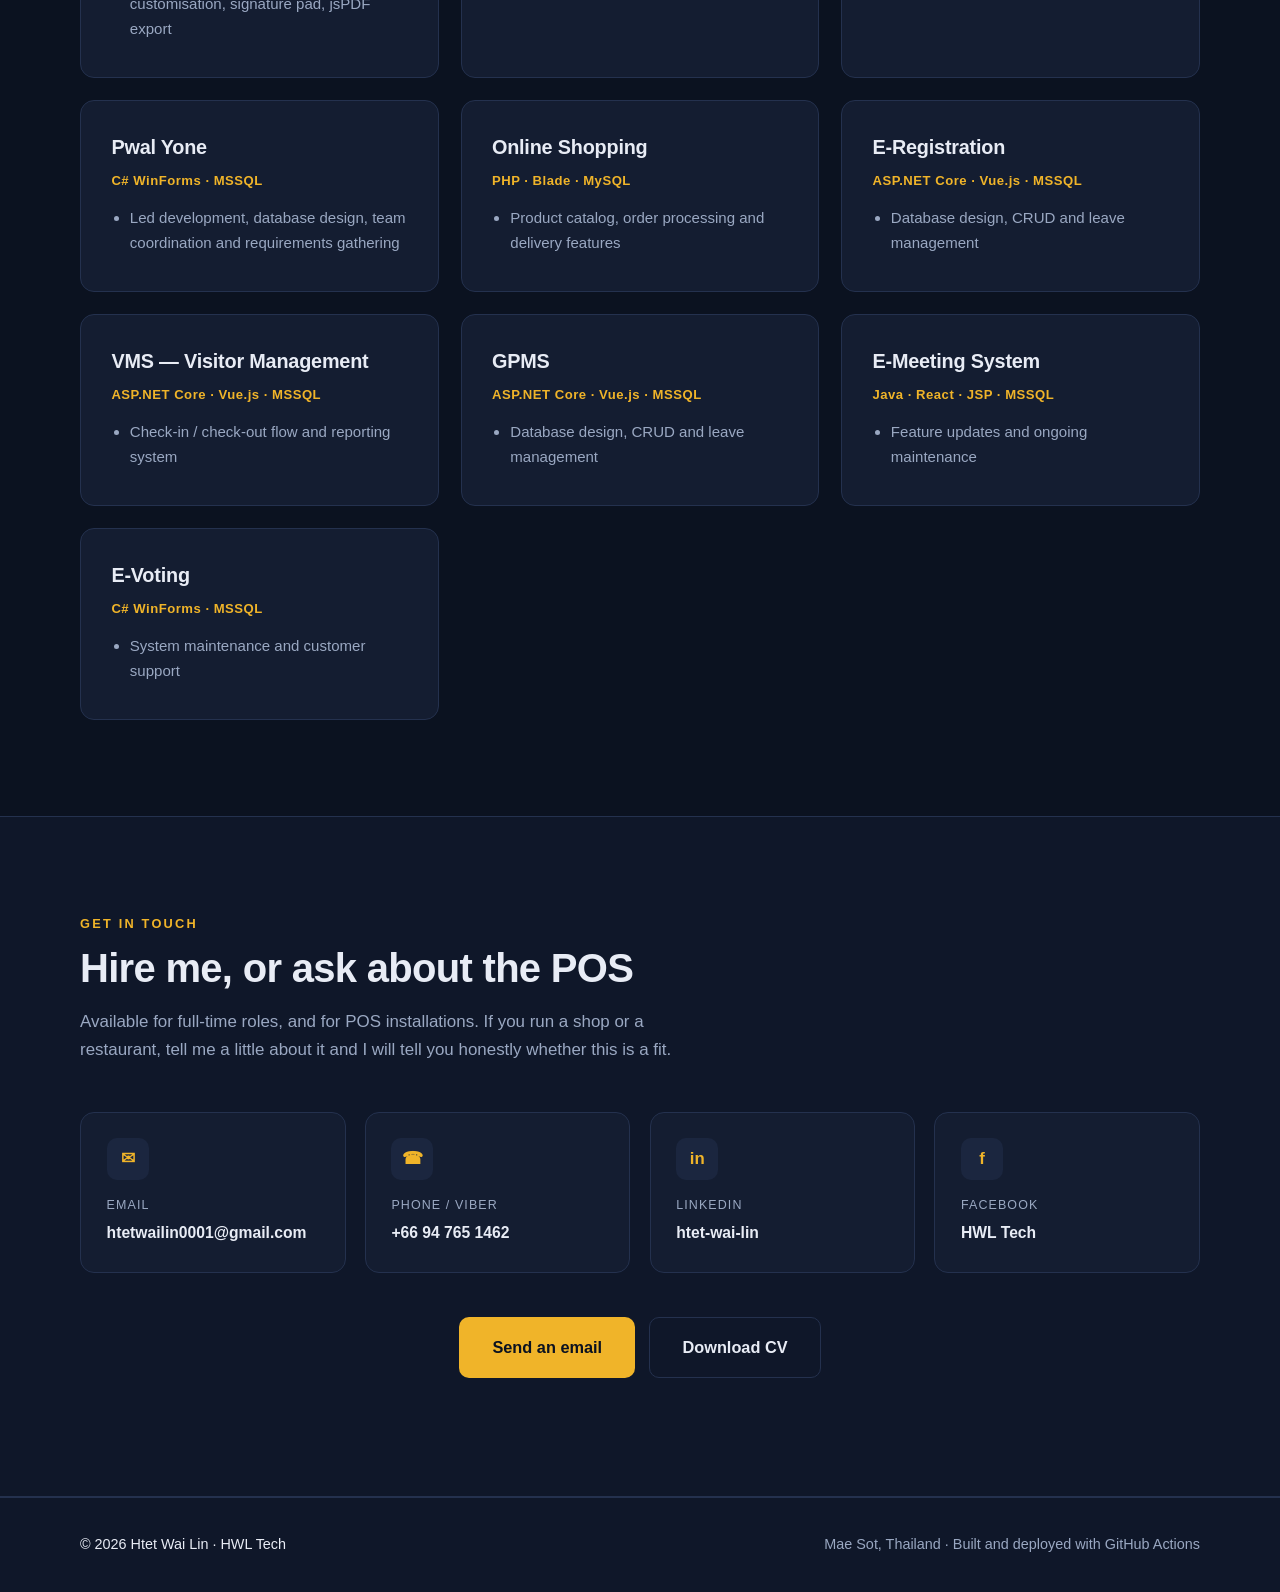
==== commit 751c756c: "Drop GitLab CI, add a profile photo The project began on GitLab and moved to GitHub Pages; the GitLa" ====
--- a/index.html
+++ b/index.html
@@ -70,7 +70,7 @@
     </div>
 
     <aside class="hero-card">
-      <div class="avatar" aria-hidden="true">HWL</div>
+      <img class="avatar" src="profile.jpg" alt="Htet Wai Lin" width="200" height="200" decoding="async">
       <dl class="facts">
         <div><dt>Location</dt><dd>Mae Sot, Thailand</dd></div>
         <div><dt>Nationality</dt><dd>Myanmar</dd></div>
@@ -388,7 +388,7 @@
 <footer class="footer">
   <div class="wrap footer-inner">
     <p>© <span id="year">2026</span> Htet Wai Lin · HWL Tech</p>
-    <p class="muted">Mae Sot, Thailand · Built and deployed with GitLab CI/CD</p>
+    <p class="muted">Mae Sot, Thailand · Built and deployed with GitHub Actions</p>
   </div>
 </footer>
 
--- a/style.css
+++ b/style.css
@@ -158,12 +158,17 @@
   box-shadow: var(--shadow);
 }
 
+/* Square source image, cropped to a circle. object-fit guards against a
+   replacement photo with a different ratio — it fills the circle and trims the
+   overflow rather than stretching the face. The gradient shows while the file
+   loads. */
 .avatar {
-  display: grid; place-items: center;
-  width: 92px; height: 92px; margin: 0 auto 1.6rem;
+  display: block;
+  width: 200px; height: 200px; margin: 0 auto 1.6rem;
   border-radius: 50%;
+  object-fit: cover; object-position: center;
   background: linear-gradient(135deg, var(--accent), var(--accent-dk));
-  color: #0b1220; font-size: 1.5rem; font-weight: 800; letter-spacing: 1px;
+  border: 2px solid var(--line);
 }
 
 .facts { margin: 0; }
